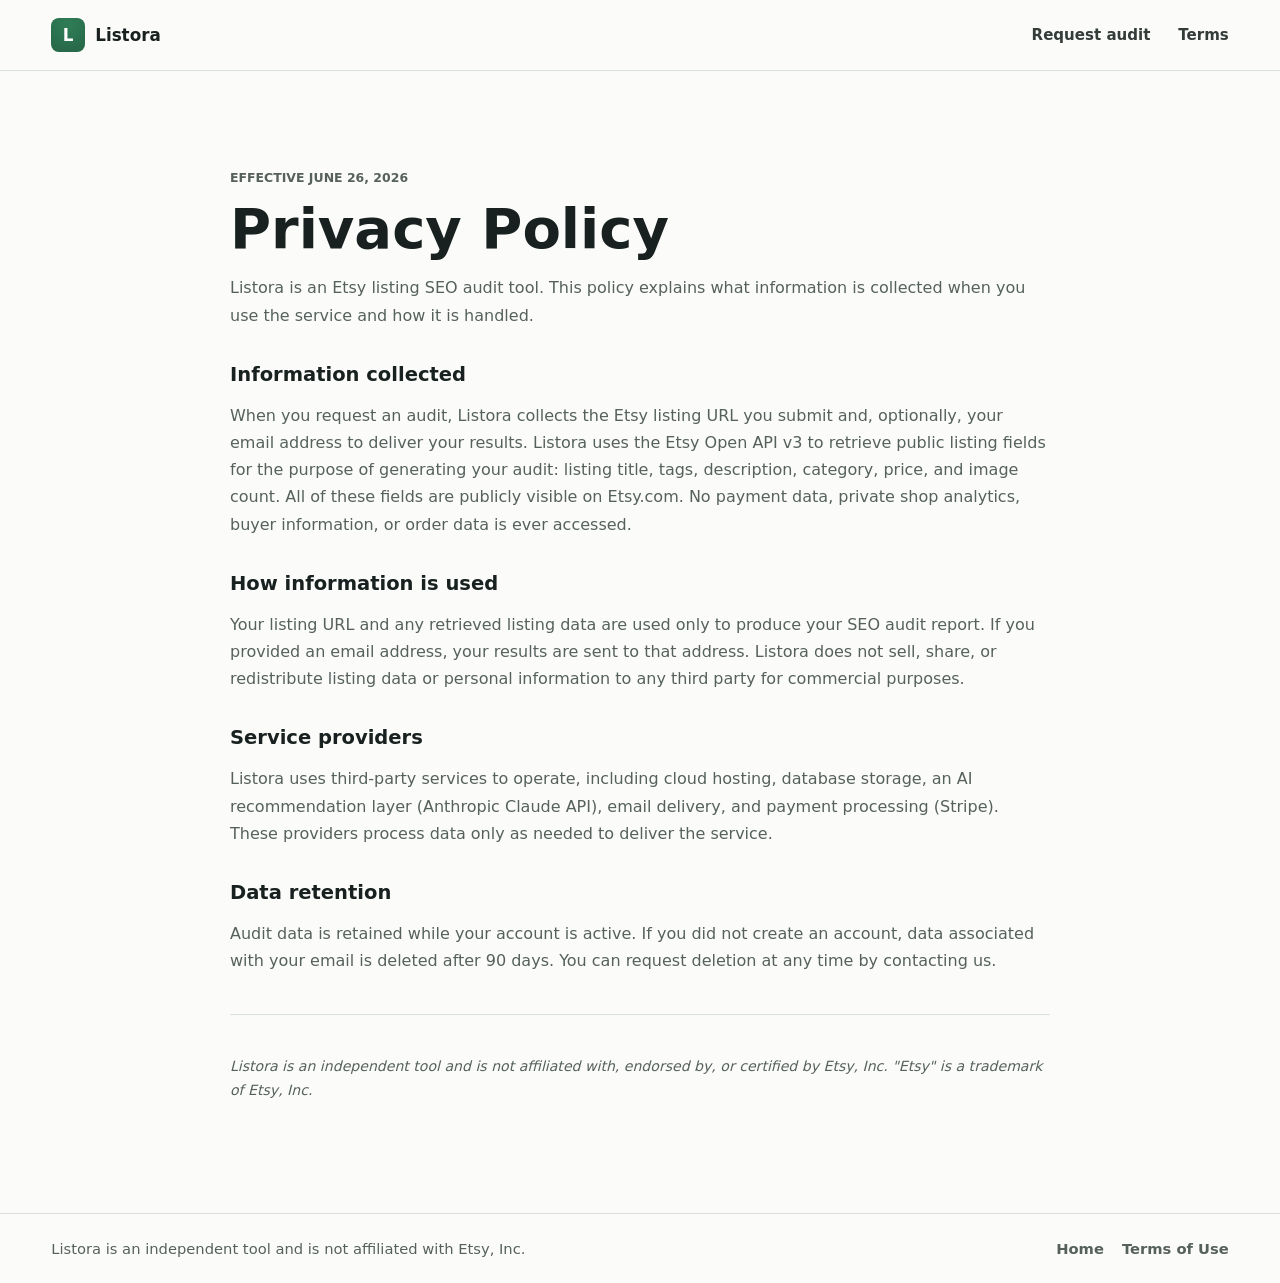
==== privacy.html @ 9c94b5e9 "Add Listora landing site" ====
<!doctype html>
<html lang="en">
  <head>
    <meta charset="utf-8">
    <meta name="viewport" content="width=device-width, initial-scale=1">
    <title>Privacy Policy | Listora</title>
    <meta name="description" content="Privacy policy for Listora, an Etsy listing SEO audit tool.">
    <link rel="stylesheet" href="styles.css">
  </head>
  <body class="document-page">
    <header class="site-header" aria-label="Primary">
      <a class="brand" href="index.html" aria-label="Listora home">
        <span class="brand-mark">L</span>
        <span>Listora</span>
      </a>
      <nav class="nav-links" aria-label="Site">
        <a href="index.html#access">Request audit</a>
        <a href="terms.html">Terms</a>
      </nav>
    </header>

    <main class="document">
      <p class="eyebrow">Effective June 26, 2026</p>
      <h1>Privacy Policy</h1>
      <p>
        Listora is an Etsy listing SEO audit tool. This policy explains what information
        is collected when you use the service and how it is handled.
      </p>

      <h2>Information collected</h2>
      <p>
        When you request an audit, Listora collects the Etsy listing URL you submit and,
        optionally, your email address to deliver your results. Listora uses the Etsy Open
        API v3 to retrieve public listing fields for the purpose of generating your audit:
        listing title, tags, description, category, price, and image count. All of these
        fields are publicly visible on Etsy.com. No payment data, private shop analytics,
        buyer information, or order data is ever accessed.
      </p>

      <h2>How information is used</h2>
      <p>
        Your listing URL and any retrieved listing data are used only to produce your SEO
        audit report. If you provided an email address, your results are sent to that address.
        Listora does not sell, share, or redistribute listing data or personal information
        to any third party for commercial purposes.
      </p>

      <h2>Service providers</h2>
      <p>
        Listora uses third-party services to operate, including cloud hosting, database storage,
        an AI recommendation layer (Anthropic Claude API), email delivery, and payment processing
        (Stripe). These providers process data only as needed to deliver the service.
      </p>

      <h2>Data retention</h2>
      <p>
        Audit data is retained while your account is active. If you did not create an account,
        data associated with your email is deleted after 90 days. You can request deletion at
        any time by contacting us.
      </p>

      <hr>
      <p class="doc-note">
        Listora is an independent tool and is not affiliated with, endorsed by, or certified
        by Etsy, Inc. "Etsy" is a trademark of Etsy, Inc.
      </p>
    </main>

    <footer class="footer">
      <p>Listora is an independent tool and is not affiliated with Etsy, Inc.</p>
      <div>
        <a href="index.html">Home</a>
        <a href="terms.html">Terms of Use</a>
      </div>
    </footer>
  </body>
</html>
---- styles.css ----
:root {
  color-scheme: light;
  --ink: #18211f;
  --muted: #56615d;
  --line: #d9e0db;
  --paper: #fbfcfa;
  --soft: #eef4ef;
  --green: #2f7d57;
  --green-dark: #1f5f43;
  --gold: #d7a627;
  --blue: #2e647a;
  --shadow: 0 18px 50px rgba(16, 29, 26, 0.16);
  font-family: Inter, ui-sans-serif, system-ui, -apple-system, BlinkMacSystemFont, "Segoe UI", sans-serif;
}

* {
  box-sizing: border-box;
}

html {
  scroll-behavior: smooth;
}

body {
  margin: 0;
  color: var(--ink);
  background: var(--paper);
}

a {
  color: inherit;
  text-decoration: none;
}

.site-header {
  position: fixed;
  top: 0;
  left: 0;
  right: 0;
  z-index: 10;
  display: flex;
  align-items: center;
  justify-content: space-between;
  gap: 24px;
  padding: 18px clamp(18px, 4vw, 56px);
  color: #ffffff;
  background: linear-gradient(180deg, rgba(9, 18, 17, 0.7), rgba(9, 18, 17, 0));
}

.document-page .site-header {
  position: sticky;
  color: var(--ink);
  background: rgba(251, 252, 250, 0.92);
  border-bottom: 1px solid var(--line);
  backdrop-filter: blur(16px);
}

.brand {
  display: inline-flex;
  align-items: center;
  gap: 10px;
  font-weight: 800;
  font-size: 1.05rem;
}

.brand-mark {
  display: inline-grid;
  place-items: center;
  width: 34px;
  height: 34px;
  border-radius: 8px;
  color: #ffffff;
  background: var(--green);
  box-shadow: inset 0 -10px 18px rgba(0, 0, 0, 0.18);
}

.nav-links {
  display: flex;
  align-items: center;
  gap: clamp(14px, 3vw, 28px);
  font-size: 0.94rem;
  font-weight: 650;
}

.nav-links a {
  opacity: 0.88;
}

.nav-links a:hover {
  opacity: 1;
}

.hero {
  position: relative;
  min-height: 92vh;
  display: grid;
  align-items: center;
  overflow: hidden;
  background: #111b1c;
}

.hero-image,
.hero-overlay {
  position: absolute;
  inset: 0;
}

.hero-image {
  width: 100%;
  height: 100%;
  object-fit: cover;
}

.hero-overlay {
  background:
    linear-gradient(90deg, rgba(7, 15, 16, 0.9) 0%, rgba(7, 15, 16, 0.76) 28%, rgba(7, 15, 16, 0.2) 62%, rgba(7, 15, 16, 0.05) 100%),
    linear-gradient(0deg, rgba(7, 15, 16, 0.4), rgba(7, 15, 16, 0));
}

.hero-content {
  position: relative;
  width: min(680px, calc(100% - 36px));
  margin-left: clamp(18px, 7vw, 96px);
  padding-top: 58px;
  color: #ffffff;
}

.eyebrow {
  margin: 0 0 12px;
  color: var(--gold);
  font-size: 0.78rem;
  font-weight: 800;
  letter-spacing: 0;
  text-transform: uppercase;
}

.hero h1 {
  margin: 0;
  font-size: clamp(4.25rem, 11vw, 8.75rem);
  line-height: 0.9;
  letter-spacing: 0;
}

.hero-copy {
  max-width: 620px;
  margin: 24px 0 28px;
  color: rgba(255, 255, 255, 0.88);
  font-size: clamp(1.08rem, 2.2vw, 1.38rem);
  line-height: 1.5;
}

.audit-form {
  width: min(620px, 100%);
}

.audit-form label {
  display: block;
  margin-bottom: 8px;
  color: rgba(255, 255, 255, 0.84);
  font-size: 0.9rem;
  font-weight: 750;
}

.form-row {
  display: grid;
  grid-template-columns: minmax(0, 1fr) auto;
  gap: 10px;
}

input,
button {
  min-height: 52px;
  border-radius: 8px;
  font: inherit;
}

input {
  width: 100%;
  border: 1px solid rgba(255, 255, 255, 0.32);
  padding: 0 16px;
  color: #ffffff;
  background: rgba(255, 255, 255, 0.12);
  outline: none;
  backdrop-filter: blur(10px);
}

input::placeholder {
  color: rgba(255, 255, 255, 0.58);
}

input:focus {
  border-color: rgba(255, 255, 255, 0.78);
  box-shadow: 0 0 0 4px rgba(47, 125, 87, 0.28);
}

button {
  border: 0;
  padding: 0 22px;
  color: #ffffff;
  background: var(--green);
  font-weight: 800;
  cursor: pointer;
  box-shadow: 0 14px 34px rgba(18, 82, 55, 0.36);
}

button:hover {
  background: var(--green-dark);
}

.form-note {
  min-height: 24px;
  margin: 12px 0 0;
  color: rgba(255, 255, 255, 0.76);
  font-size: 0.92rem;
  line-height: 1.45;
}

.section {
  padding: clamp(64px, 9vw, 108px) clamp(18px, 4vw, 56px);
}

.section-inner {
  width: min(1120px, 100%);
  margin: 0 auto;
}

.section-heading {
  max-width: 700px;
  margin-bottom: 32px;
}

.section h2,
.document h1 {
  margin: 0;
  color: var(--ink);
  font-size: clamp(2rem, 5vw, 3.5rem);
  line-height: 1.04;
  letter-spacing: 0;
}

.feature-grid {
  display: grid;
  grid-template-columns: repeat(3, minmax(0, 1fr));
  gap: 18px;
}

.feature-card,
.status-panel {
  border: 1px solid var(--line);
  border-radius: 8px;
  background: #ffffff;
  box-shadow: 0 10px 32px rgba(24, 33, 31, 0.07);
}

.feature-card {
  padding: 26px;
}

.step {
  color: var(--blue);
  font-weight: 850;
  font-size: 0.82rem;
}

.feature-card h3 {
  margin: 14px 0 10px;
  font-size: 1.25rem;
}

.feature-card p,
.section p,
.document p {
  color: var(--muted);
  line-height: 1.7;
}

.muted {
  background: var(--soft);
}

.split {
  display: grid;
  grid-template-columns: minmax(0, 1fr) minmax(320px, 0.72fr);
  gap: clamp(26px, 5vw, 64px);
  align-items: start;
}

.status-panel {
  padding: 24px;
}

.status-panel dl {
  display: grid;
  gap: 18px;
  margin: 0;
}

.status-panel div {
  padding-bottom: 18px;
  border-bottom: 1px solid var(--line);
}

.status-panel div:last-child {
  padding-bottom: 0;
  border-bottom: 0;
}

.status-panel dt {
  color: var(--green-dark);
  font-size: 0.82rem;
  font-weight: 850;
  text-transform: uppercase;
}

.status-panel dd {
  margin: 6px 0 0;
  color: var(--ink);
  line-height: 1.45;
}

.footer {
  display: flex;
  justify-content: space-between;
  gap: 24px;
  padding: 26px clamp(18px, 4vw, 56px);
  color: var(--muted);
  border-top: 1px solid var(--line);
  font-size: 0.92rem;
}

.footer p {
  margin: 0;
}

.footer div {
  display: flex;
  gap: 18px;
  font-weight: 750;
}

.section-intro {
  max-width: 660px;
  margin: 14px 0 0;
  color: var(--muted);
  font-size: 1.05rem;
  line-height: 1.7;
}

/* Problem section */
.problem-grid {
  display: grid;
  grid-template-columns: repeat(3, minmax(0, 1fr));
  gap: 18px;
}

.problem-card {
  padding: 28px;
  border: 1px solid var(--line);
  border-radius: 8px;
  background: #ffffff;
  box-shadow: 0 10px 32px rgba(24, 33, 31, 0.07);
}

.problem-card h3 {
  margin: 0 0 12px;
  font-size: 1.1rem;
  color: var(--ink);
}

/* Steps list */
.steps-list {
  display: grid;
  gap: 0;
}

.step-item {
  display: grid;
  grid-template-columns: 56px minmax(0, 1fr);
  gap: 24px;
  padding: 28px 0;
  border-bottom: 1px solid var(--line);
  align-items: start;
}

.step-item:last-child {
  border-bottom: 0;
}

.step-number {
  font-size: 2rem;
  font-weight: 900;
  color: var(--green);
  line-height: 1;
  padding-top: 4px;
}

.step-body h3 {
  margin: 0 0 10px;
  font-size: 1.18rem;
  color: var(--ink);
}

/* Comparison grid */
.comparison-grid {
  display: grid;
  grid-template-columns: repeat(3, minmax(0, 1fr));
  gap: 18px;
}

.comparison-card {
  padding: 28px;
  border: 1px solid var(--line);
  border-radius: 8px;
  background: #ffffff;
}

.comparison-card.highlight {
  border-color: var(--green);
  background: var(--green);
  color: #ffffff;
  box-shadow: 0 14px 40px rgba(18, 82, 55, 0.28);
}

.comparison-card h3 {
  margin: 0 0 12px;
  font-size: 1.1rem;
}

.comparison-card.highlight p {
  color: rgba(255, 255, 255, 0.88);
}

/* Pricing grid */
.pricing-grid {
  display: grid;
  grid-template-columns: repeat(3, minmax(0, 1fr));
  gap: 18px;
  align-items: start;
}

.pricing-card {
  padding: 28px;
  border: 1px solid var(--line);
  border-radius: 8px;
  background: #ffffff;
}

.pricing-card.featured {
  border-color: var(--green);
  box-shadow: 0 14px 40px rgba(18, 82, 55, 0.16);
}

.pricing-tier {
  font-size: 0.8rem;
  font-weight: 850;
  text-transform: uppercase;
  letter-spacing: 0.05em;
  color: var(--green-dark);
  margin-bottom: 10px;
}

.pricing-price {
  font-size: 2.25rem;
  font-weight: 900;
  color: var(--ink);
  margin-bottom: 20px;
  line-height: 1;
}

.pricing-price span {
  font-size: 1rem;
  font-weight: 500;
  color: var(--muted);
}

.pricing-features {
  margin: 0 0 20px;
  padding: 0;
  list-style: none;
  display: grid;
  gap: 10px;
}

.pricing-features li {
  padding-left: 20px;
  position: relative;
  color: var(--muted);
  font-size: 0.94rem;
  line-height: 1.5;
}

.pricing-features li::before {
  content: "✓";
  position: absolute;
  left: 0;
  color: var(--green);
  font-weight: 900;
}

.pricing-target {
  font-size: 0.85rem;
  color: var(--muted);
  font-style: italic;
  margin: 0;
  padding-top: 16px;
  border-top: 1px solid var(--line);
}

/* Document pages */
.document {
  width: min(820px, calc(100% - 36px));
  margin: 0 auto;
  padding: clamp(52px, 9vw, 96px) 0;
}

.document h2 {
  margin: 34px 0 8px;
  font-size: 1.22rem;
}

.document h3 {
  margin: 22px 0 6px;
  font-size: 1.02rem;
  color: var(--ink);
}

.document ul {
  padding-left: 22px;
  color: var(--muted);
  line-height: 1.7;
}

.document ul li {
  margin-bottom: 8px;
}

.document hr {
  margin: 40px 0;
  border: 0;
  border-top: 1px solid var(--line);
}

.doc-note {
  font-size: 0.88rem;
  color: var(--muted);
  font-style: italic;
}

@media (max-width: 820px) {
  .site-header {
    align-items: flex-start;
  }

  .nav-links {
    justify-content: flex-end;
    flex-wrap: wrap;
    gap: 10px 16px;
  }

  .hero {
    min-height: 96vh;
    align-items: end;
  }

  .hero-image {
    object-position: 64% center;
  }

  .hero-overlay {
    background:
      linear-gradient(180deg, rgba(7, 15, 16, 0.42) 0%, rgba(7, 15, 16, 0.88) 48%, rgba(7, 15, 16, 0.94) 100%),
      linear-gradient(90deg, rgba(7, 15, 16, 0.6), rgba(7, 15, 16, 0.18));
  }

  .hero-content {
    width: calc(100% - 36px);
    margin: 0 auto;
    padding: 136px 0 42px;
  }

  .form-row,
  .feature-grid,
  .split,
  .problem-grid,
  .comparison-grid,
  .pricing-grid {
    grid-template-columns: 1fr;
  }

  .step-item {
    grid-template-columns: 40px minmax(0, 1fr);
    gap: 16px;
  }

  button {
    width: 100%;
  }

  .footer {
    flex-direction: column;
  }
}

@media (max-width: 520px) {
  .site-header {
    position: absolute;
  }

  .document-page .site-header {
    position: sticky;
  }

  .brand span:last-child {
    display: none;
  }

  .nav-links {
    font-size: 0.86rem;
  }

  .hero h1 {
    font-size: 4.1rem;
  }
}
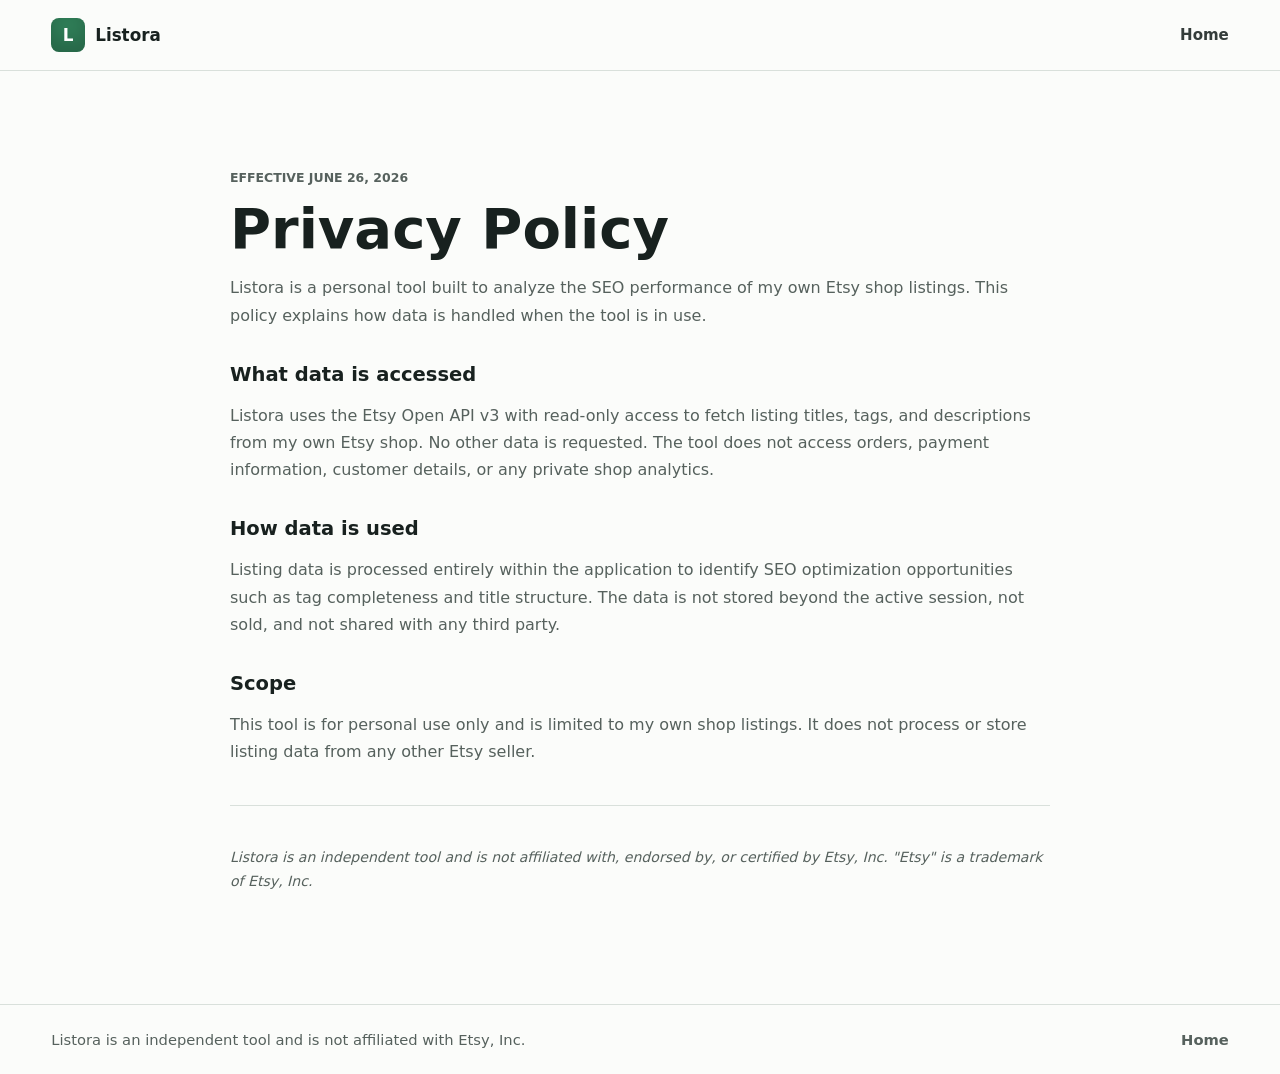
==== commit 528b9a44: "update wording" ====
--- a/privacy.html
+++ b/privacy.html
@@ -4,7 +4,7 @@
     <meta charset="utf-8">
     <meta name="viewport" content="width=device-width, initial-scale=1">
     <title>Privacy Policy | Listora</title>
-    <meta name="description" content="Privacy policy for Listora, an Etsy listing SEO audit tool.">
+    <meta name="description" content="Privacy policy for Listora, a personal Etsy shop SEO analysis tool.">
     <link rel="stylesheet" href="styles.css">
   </head>
   <body class="document-page">
@@ -14,8 +14,7 @@
         <span>Listora</span>
       </a>
       <nav class="nav-links" aria-label="Site">
-        <a href="index.html#access">Request audit</a>
-        <a href="terms.html">Terms</a>
+        <a href="index.html">Home</a>
       </nav>
     </header>
 
@@ -23,40 +22,28 @@
       <p class="eyebrow">Effective June 26, 2026</p>
       <h1>Privacy Policy</h1>
       <p>
-        Listora is an Etsy listing SEO audit tool. This policy explains what information
-        is collected when you use the service and how it is handled.
+        Listora is a personal tool built to analyze the SEO performance of my own Etsy shop
+        listings. This policy explains how data is handled when the tool is in use.
       </p>
 
-      <h2>Information collected</h2>
+      <h2>What data is accessed</h2>
       <p>
-        When you request an audit, Listora collects the Etsy listing URL you submit and,
-        optionally, your email address to deliver your results. Listora uses the Etsy Open
-        API v3 to retrieve public listing fields for the purpose of generating your audit:
-        listing title, tags, description, category, price, and image count. All of these
-        fields are publicly visible on Etsy.com. No payment data, private shop analytics,
-        buyer information, or order data is ever accessed.
+        Listora uses the Etsy Open API v3 with read-only access to fetch listing titles, tags,
+        and descriptions from my own Etsy shop. No other data is requested. The tool does not
+        access orders, payment information, customer details, or any private shop analytics.
       </p>
 
-      <h2>How information is used</h2>
+      <h2>How data is used</h2>
       <p>
-        Your listing URL and any retrieved listing data are used only to produce your SEO
-        audit report. If you provided an email address, your results are sent to that address.
-        Listora does not sell, share, or redistribute listing data or personal information
-        to any third party for commercial purposes.
+        Listing data is processed entirely within the application to identify SEO optimization
+        opportunities such as tag completeness and title structure. The data is not stored
+        beyond the active session, not sold, and not shared with any third party.
       </p>
 
-      <h2>Service providers</h2>
+      <h2>Scope</h2>
       <p>
-        Listora uses third-party services to operate, including cloud hosting, database storage,
-        an AI recommendation layer (Anthropic Claude API), email delivery, and payment processing
-        (Stripe). These providers process data only as needed to deliver the service.
-      </p>
-
-      <h2>Data retention</h2>
-      <p>
-        Audit data is retained while your account is active. If you did not create an account,
-        data associated with your email is deleted after 90 days. You can request deletion at
-        any time by contacting us.
+        This tool is for personal use only and is limited to my own shop listings. It does not
+        process or store listing data from any other Etsy seller.
       </p>
 
       <hr>
@@ -70,7 +57,6 @@
       <p>Listora is an independent tool and is not affiliated with Etsy, Inc.</p>
       <div>
         <a href="index.html">Home</a>
-        <a href="terms.html">Terms of Use</a>
       </div>
     </footer>
   </body>
